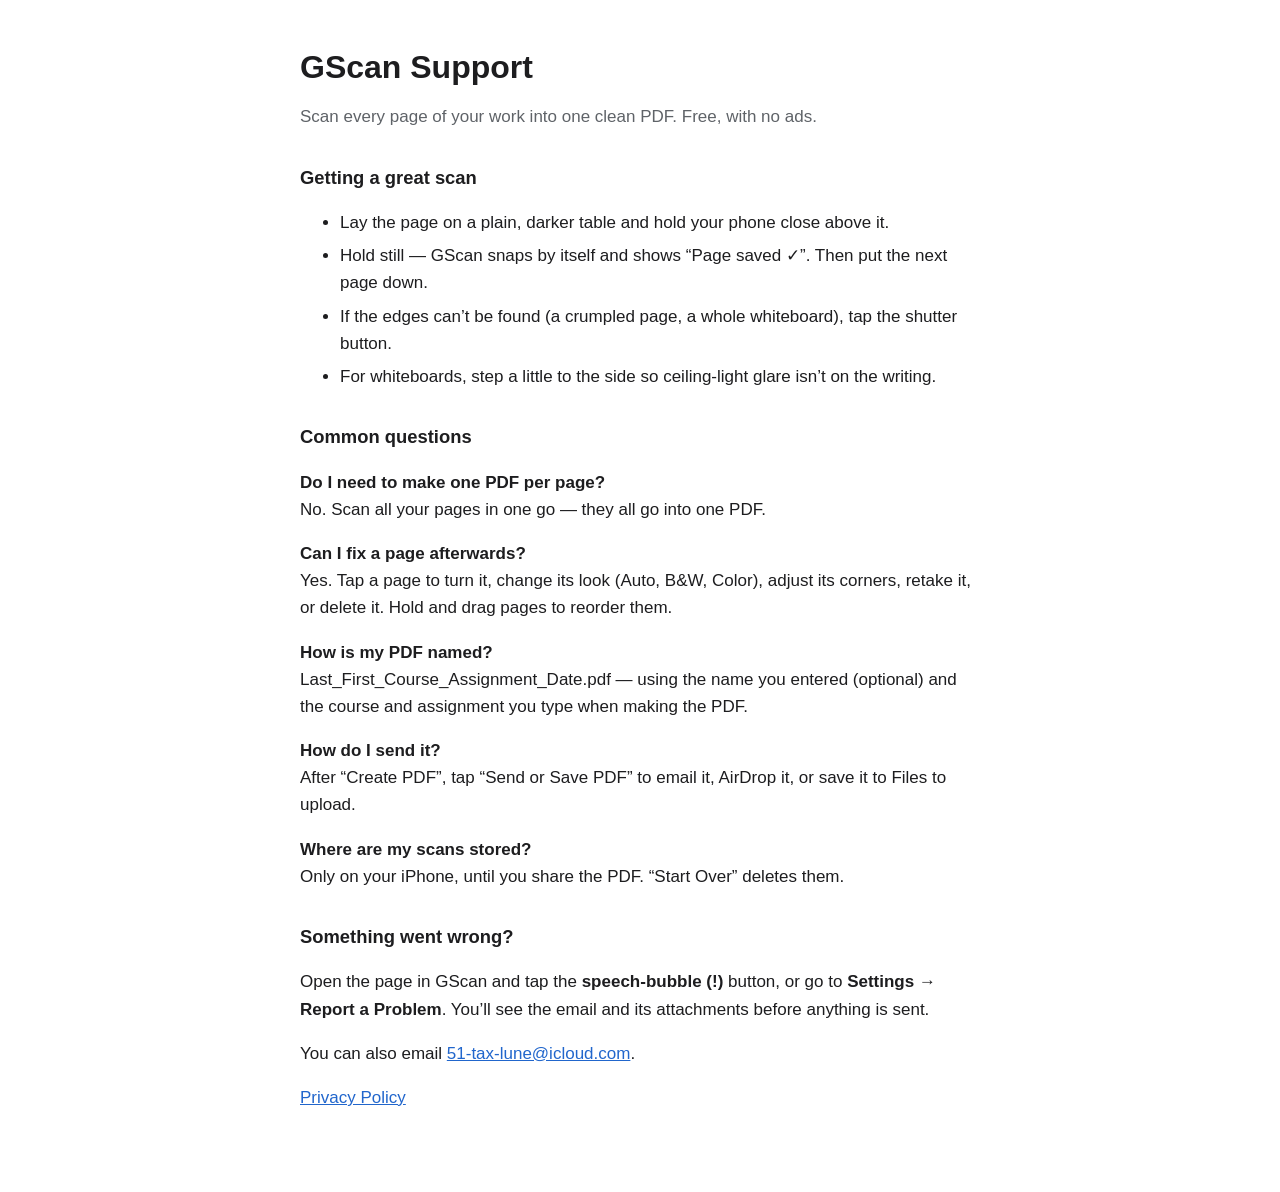
==== gscan/index.html @ dce55089 "App support site: GScan support and privacy pages Co-Authored-By: Claude Opus 5.5 <noreply@anthropic" ====
<!doctype html>
<html lang="en">
<head>
<meta charset="utf-8">
<meta name="viewport" content="width=device-width, initial-scale=1">
<title>GScan Support</title>
<link rel="stylesheet" href="../style.css">
</head>
<body>
<main>
  <h1>GScan Support</h1>
  <p class="muted">Scan every page of your work into one clean PDF. Free, with no ads.</p>

  <h2>Getting a great scan</h2>
  <ul>
    <li>Lay the page on a plain, darker table and hold your phone close above it.</li>
    <li>Hold still — GScan snaps by itself and shows “Page saved ✓”. Then put the next page down.</li>
    <li>If the edges can’t be found (a crumpled page, a whole whiteboard), tap the shutter button.</li>
    <li>For whiteboards, step a little to the side so ceiling-light glare isn’t on the writing.</li>
  </ul>

  <h2>Common questions</h2>
  <p><strong>Do I need to make one PDF per page?</strong><br>No. Scan all your pages in one go — they all go into one PDF.</p>
  <p><strong>Can I fix a page afterwards?</strong><br>Yes. Tap a page to turn it, change its look (Auto, B&amp;W, Color), adjust its corners, retake it, or delete it. Hold and drag pages to reorder them.</p>
  <p><strong>How is my PDF named?</strong><br>Last_First_Course_Assignment_Date.pdf — using the name you entered (optional) and the course and assignment you type when making the PDF.</p>
  <p><strong>How do I send it?</strong><br>After “Create PDF”, tap “Send or Save PDF” to email it, AirDrop it, or save it to Files to upload.</p>
  <p><strong>Where are my scans stored?</strong><br>Only on your iPhone, until you share the PDF. “Start Over” deletes them.</p>

  <h2>Something went wrong?</h2>
  <p>Open the page in GScan and tap the <strong>speech-bubble (!)</strong> button, or go to <strong>Settings → Report a Problem</strong>. You’ll see the email and its attachments before anything is sent.</p>
  <p>You can also email <a href="mailto:51-tax-lune@icloud.com">51-tax-lune@icloud.com</a>.</p>

  <p><a href="privacy.html">Privacy Policy</a></p>
</main>
</body>
</html>
---- style.css ----
:root { --bg: #ffffff; --fg: #1d1d1f; --muted: #5f6368; --accent: #2166cc; --card: #f4f5f8; }
@media (prefers-color-scheme: dark) { :root { --bg: #111214; --fg: #f2f2f4; --muted: #a8abb2; --accent: #6ba3ff; --card: #1c1d21; } }
body { background: var(--bg); color: var(--fg); font: 17px/1.6 -apple-system, BlinkMacSystemFont, "Segoe UI", sans-serif; margin: 0; }
main { max-width: 680px; margin: 0 auto; padding: 48px 16px 64px; }
h1 { font-size: 2rem; margin: 0 0 4px; line-height: 1.2; }
h2 { font-size: 1.15rem; margin-top: 2rem; }
.muted { color: var(--muted); }
a { color: var(--accent); }
.card { background: var(--card); border-radius: 14px; padding: 4px 18px; margin: 16px 0; }
li { margin: 6px 0; }
nav { margin-bottom: 28px; font-size: 15px; }
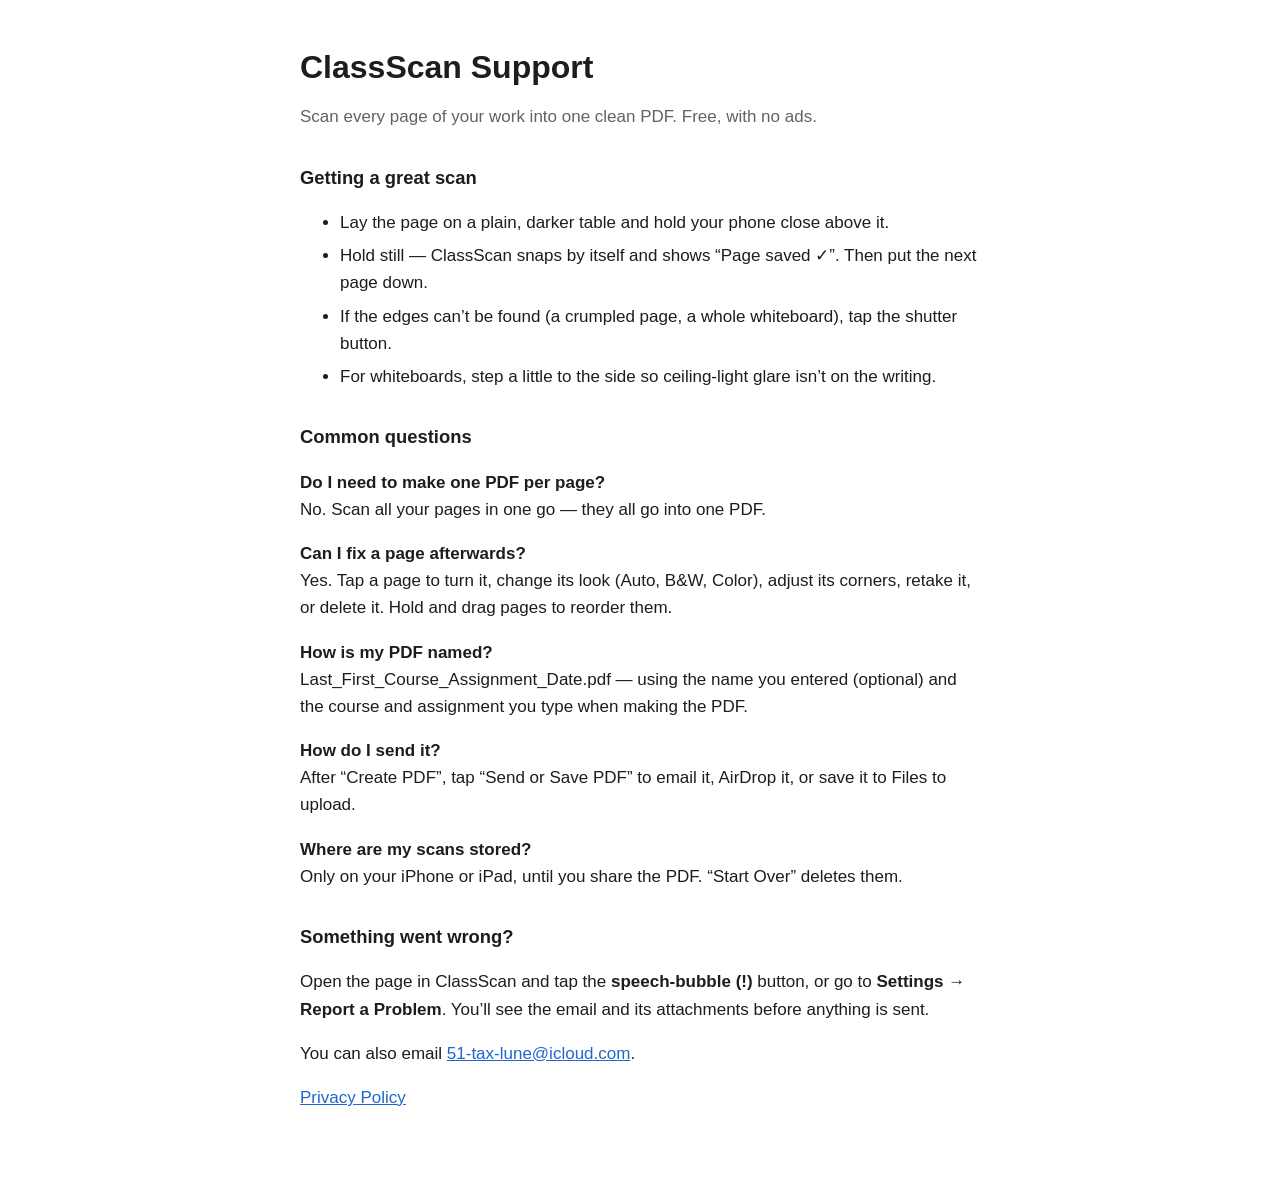
==== commit d2675263: "GScan is now ClassScan: pages move to classscan/, gscan/ forwards there Co-Authored-By: Claude Opus " ====
--- a/gscan/index.html
+++ b/gscan/index.html
@@ -3,34 +3,14 @@
 <head>
 <meta charset="utf-8">
 <meta name="viewport" content="width=device-width, initial-scale=1">
-<title>GScan Support</title>
+<title>ClassScan Support</title>
+<meta http-equiv="refresh" content="0; url=../classscan/">
+<link rel="canonical" href="https://ygu721d.github.io/app-support/classscan/">
 <link rel="stylesheet" href="../style.css">
 </head>
 <body>
 <main>
-  <h1>GScan Support</h1>
-  <p class="muted">Scan every page of your work into one clean PDF. Free, with no ads.</p>
-
-  <h2>Getting a great scan</h2>
-  <ul>
-    <li>Lay the page on a plain, darker table and hold your phone close above it.</li>
-    <li>Hold still — GScan snaps by itself and shows “Page saved ✓”. Then put the next page down.</li>
-    <li>If the edges can’t be found (a crumpled page, a whole whiteboard), tap the shutter button.</li>
-    <li>For whiteboards, step a little to the side so ceiling-light glare isn’t on the writing.</li>
-  </ul>
-
-  <h2>Common questions</h2>
-  <p><strong>Do I need to make one PDF per page?</strong><br>No. Scan all your pages in one go — they all go into one PDF.</p>
-  <p><strong>Can I fix a page afterwards?</strong><br>Yes. Tap a page to turn it, change its look (Auto, B&amp;W, Color), adjust its corners, retake it, or delete it. Hold and drag pages to reorder them.</p>
-  <p><strong>How is my PDF named?</strong><br>Last_First_Course_Assignment_Date.pdf — using the name you entered (optional) and the course and assignment you type when making the PDF.</p>
-  <p><strong>How do I send it?</strong><br>After “Create PDF”, tap “Send or Save PDF” to email it, AirDrop it, or save it to Files to upload.</p>
-  <p><strong>Where are my scans stored?</strong><br>Only on your iPhone, until you share the PDF. “Start Over” deletes them.</p>
-
-  <h2>Something went wrong?</h2>
-  <p>Open the page in GScan and tap the <strong>speech-bubble (!)</strong> button, or go to <strong>Settings → Report a Problem</strong>. You’ll see the email and its attachments before anything is sent.</p>
-  <p>You can also email <a href="mailto:51-tax-lune@icloud.com">51-tax-lune@icloud.com</a>.</p>
-
-  <p><a href="privacy.html">Privacy Policy</a></p>
+  <p>GScan is now ClassScan. This page has moved to <a href="../classscan/">ClassScan Support</a>.</p>
 </main>
 </body>
 </html>
